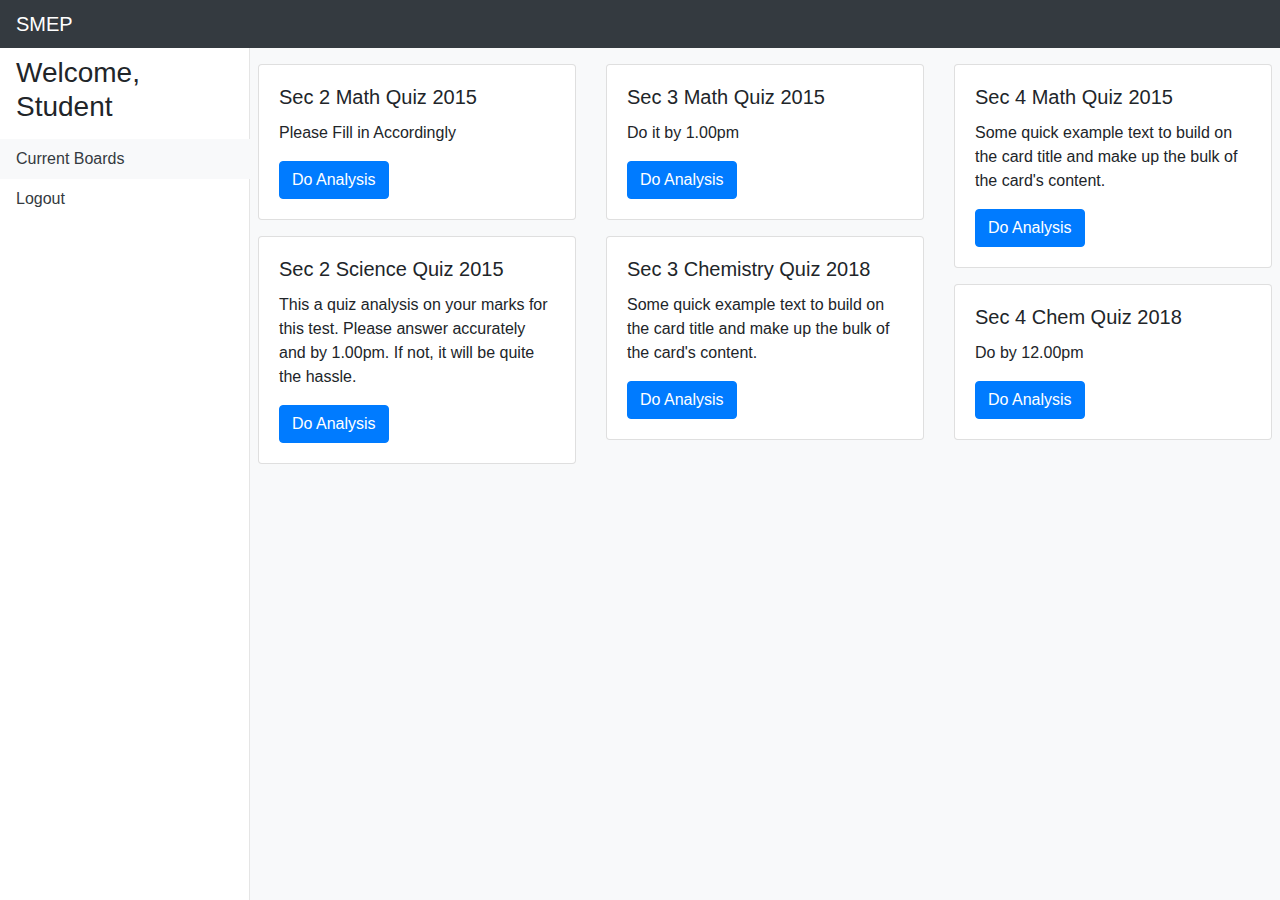
==== student_access/dashboard.html @ d1c794df "Added student dashboard, and improved sidebar ani." ====
<!DOCTYPE html>
<html>

<head>
    <title>SMEP</title>
    <!--bootstrap CSS-->
    <link rel="stylesheet" href="https://maxcdn.bootstrapcdn.com/bootstrap/4.0.0/css/bootstrap.min.css" integrity="sha384-Gn5384xqQ1aoWXA+058RXPxPg6fy4IWvTNh0E263XmFcJlSAwiGgFAW/dAiS6JXm" crossorigin="anonymous">
    <!--bootstrap JS-->
    <script src="https://code.jquery.com/jquery-3.2.1.slim.min.js" integrity="sha384-KJ3o2DKtIkvYIK3UENzmM7KCkRr/rE9/Qpg6aAZGJwFDMVNA/GpGFF93hXpG5KkN" crossorigin="anonymous"></script>
    <script src="https://cdnjs.cloudflare.com/ajax/libs/popper.js/1.12.9/umd/popper.min.js" integrity="sha384-ApNbgh9B+Y1QKtv3Rn7W3mgPxhU9K/ScQsAP7hUibX39j7fakFPskvXusvfa0b4Q" crossorigin="anonymous"></script>
    <script src="https://maxcdn.bootstrapcdn.com/bootstrap/4.0.0/js/bootstrap.min.js" integrity="sha384-JZR6Spejh4U02d8jOt6vLEHfe/JQGiRRSQQxSfFWpi1MquVdAyjUar5+76PVCmYl" crossorigin="anonymous"></script>
    <!-- jQuery -->
    <script src="https://ajax.googleapis.com/ajax/libs/jquery/3.3.1/jquery.min.js"></script>

    <link rel="stylesheet" type="text/css" href="shared.css">
</head>

<body>
    <div class="container-fluid">
        <div class="row" id="main-container">
            <main class="pt-2 bg-light main-mini" id="main">
                <div class="row p-2">
                    <div class="col-lg-4">
                    	<div class="card mb-3">
                            <div class="card-body">
                                <h5 class="card-title">Sec 2 Math Quiz 2015</h5>
                                <p class="card-text">Please Fill in Accordingly</p>
                                <a href="student_analysis.html" class="btn btn-primary">Do Analysis</a>
                            </div>
                        </div>
                        <div class="card mb-3">
                            <div class="card-body">
                                <h5 class="card-title">Sec 2 Science Quiz 2015</h5>
                                <p class="card-text">This a quiz analysis on your marks for this test. Please answer accurately and by 1.00pm. If not, it will be quite the hassle.</p>
                                <a href="#" class="btn btn-primary">Do Analysis</a>
                            </div>
                        </div>
                        
                    </div>
                    <div class="col-lg-4">
                    	<div class="card mb-3">
                            <div class="card-body">
                                <h5 class="card-title">Sec 3 Math Quiz 2015</h5>
                                <p class="card-text">Do it by 1.00pm</p>
                                <a href="#" class="btn btn-primary">Do Analysis</a>
                            </div>
                        </div>
                        <div class="card mb-3">
                            <div class="card-body">
                                <h5 class="card-title">Sec 3 Chemistry Quiz 2018</h5>
                                <p class="card-text">Some quick example text to build on the card title and make up the bulk of the card's content.</p>
                                <a href="#" class="btn btn-primary">Do Analysis</a>
                            </div>
                        </div>
                    </div>
                    <div class="col-lg-4">
                    	<div class="card mb-3">
                            <div class="card-body">
                                <h5 class="card-title">Sec 4 Math Quiz 2015</h5>
                                <p class="card-text">Some quick example text to build on the card title and make up the bulk of the card's content.</p>
                                <a href="#" class="btn btn-primary">Do Analysis</a>
                            </div>
                        </div>
                        <div class="card mb-3">
                            <div class="card-body">
                                <h5 class="card-title">Sec 4 Chem Quiz 2018</h5>
                                <p class="card-text">Do by 12.00pm</p>
                                <a href="#" class="btn btn-primary">Do Analysis</a>
                            </div>
                        </div>
                    </div>
                </div>
            </main>
        </div>
    </div>

    <script src="shared.js"></script>
    <script type="text/javascript">
        $(document).ready(function(){
            $("#nav1").addClass("bg-light");
        });
    </script>

</body>

</html>
---- student_access/shared.css ----
.navbar {
    height: 48px;
}

/* Sidebar stuff */
.sidebar {
    position: fixed;
    width: 250px;
    z-index: 3;
    top: 48px;
    bottom: 0;
    left: -250px;
    /* Behind the navbar */
    padding: 0;
    box-shadow: inset -1px 0 0 rgba(0, 0, 0, .1);

    transition: 0.3s transform ease-in-out;
}

.sidebar-fixed{
    position: fixed;
    z-index: 2;
}

.sidebar li:hover:not(:first-child){
    background-color: lightgrey; 
}

/*main stuff*/
main{
    min-height: calc(100vh - 48px)!important;
    overflow-x: hidden; 
}

.main-mini{
    margin-left: 250px;
}

.open{
    transform: translateX(250px);
}
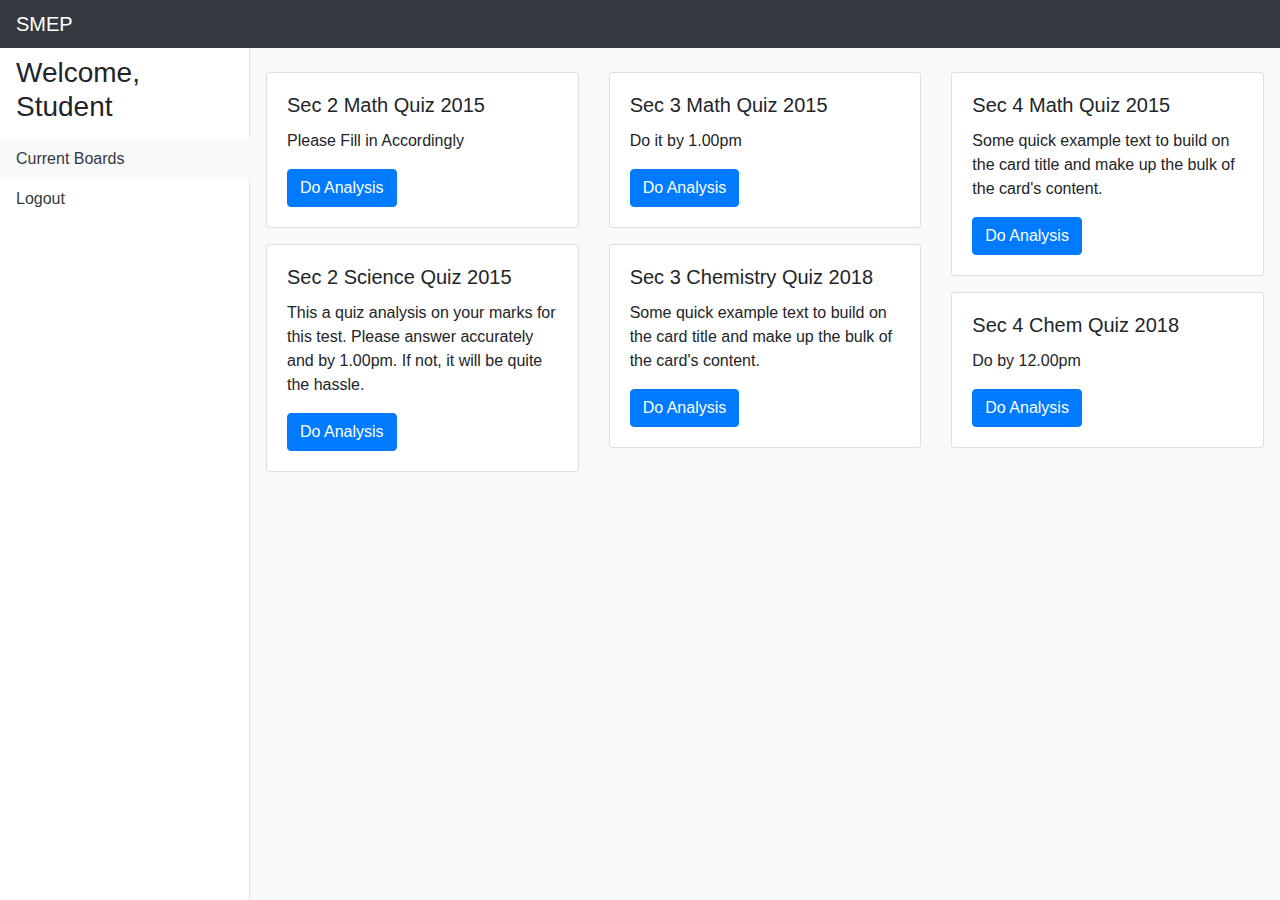
==== commit 0fdcf8aa: "Added ajax stuff to create and the dashbaords" ====
--- a/student_access/dashboard.html
+++ b/student_access/dashboard.html
@@ -19,7 +19,7 @@
     <div class="container-fluid">
         <div class="row" id="main-container">
             <main class="pt-2 bg-light main-mini" id="main">
-                <div class="row p-2">
+                <div class="row p-3">
                     <div class="col-lg-4">
                     	<div class="card mb-3">
                             <div class="card-body">
@@ -78,6 +78,37 @@
     <script type="text/javascript">
         $(document).ready(function(){
             $("#nav1").addClass("bg-light");
+
+            $.ajax({
+                type: 'GET',
+                dataType: 'json',
+                contentType: 'application/json',
+                url: '/api/v1/analysis/list',
+                success: function(data){
+                    console.log(data.error);
+                    if(!data.error){
+                        var ind = 0;
+                        for(var i = 0; i < data.count; i++){
+                            $(".col-lg-4").eq(ind).append(
+                                +'<div class="card mb-3">'
+                                   +'<div class="card-body">'
+                                        +'<h5 class="card-title">'+ data.list[i].name +'</h5>'
+                                        +'<p class="card-text">'+ data.list[i].info +'</p>'
+                                        +'<a href="#" class="btn btn-primary">Do Analysis</a>'
+                                    +'</div>'
+                                +'</div>'
+                            );
+
+                            ind++;
+                            if(ind == 3) ind = 0;
+                        }
+
+                    }
+                    else{
+                        alert("Tsk tsk tsk");
+                    }
+                }
+            });
         });
     </script>
 
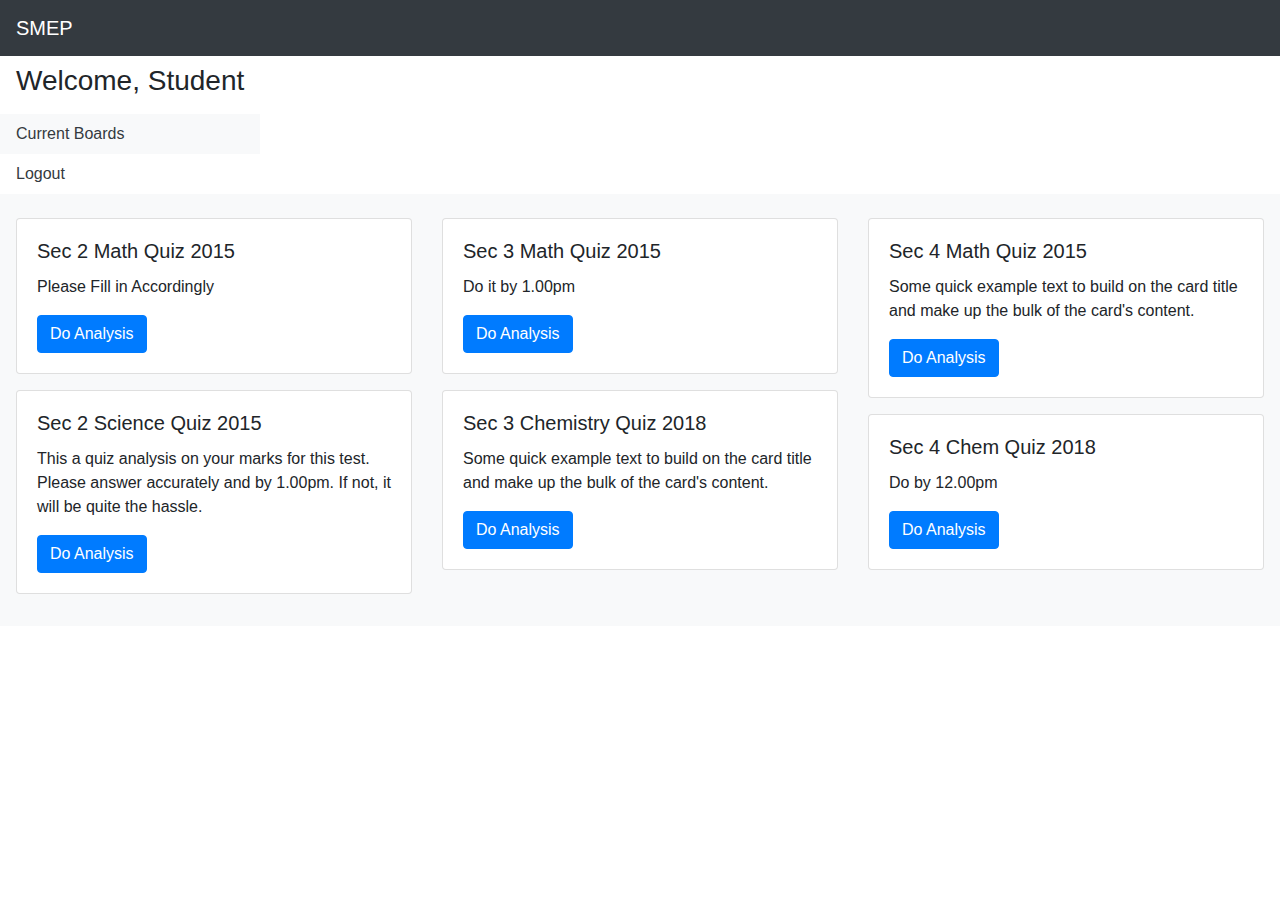
==== commit 2e0bde9d: "Some updates" ====
--- a/student_access/dashboard.html
+++ b/student_access/dashboard.html
@@ -12,7 +12,7 @@
     <!-- jQuery -->
     <script src="https://ajax.googleapis.com/ajax/libs/jquery/3.3.1/jquery.min.js"></script>
 
-    <link rel="stylesheet" type="text/css" href="shared.css">
+    <link rel="stylesheet" type="text/css" href="../shared.css">
 </head>
 
 <body>
